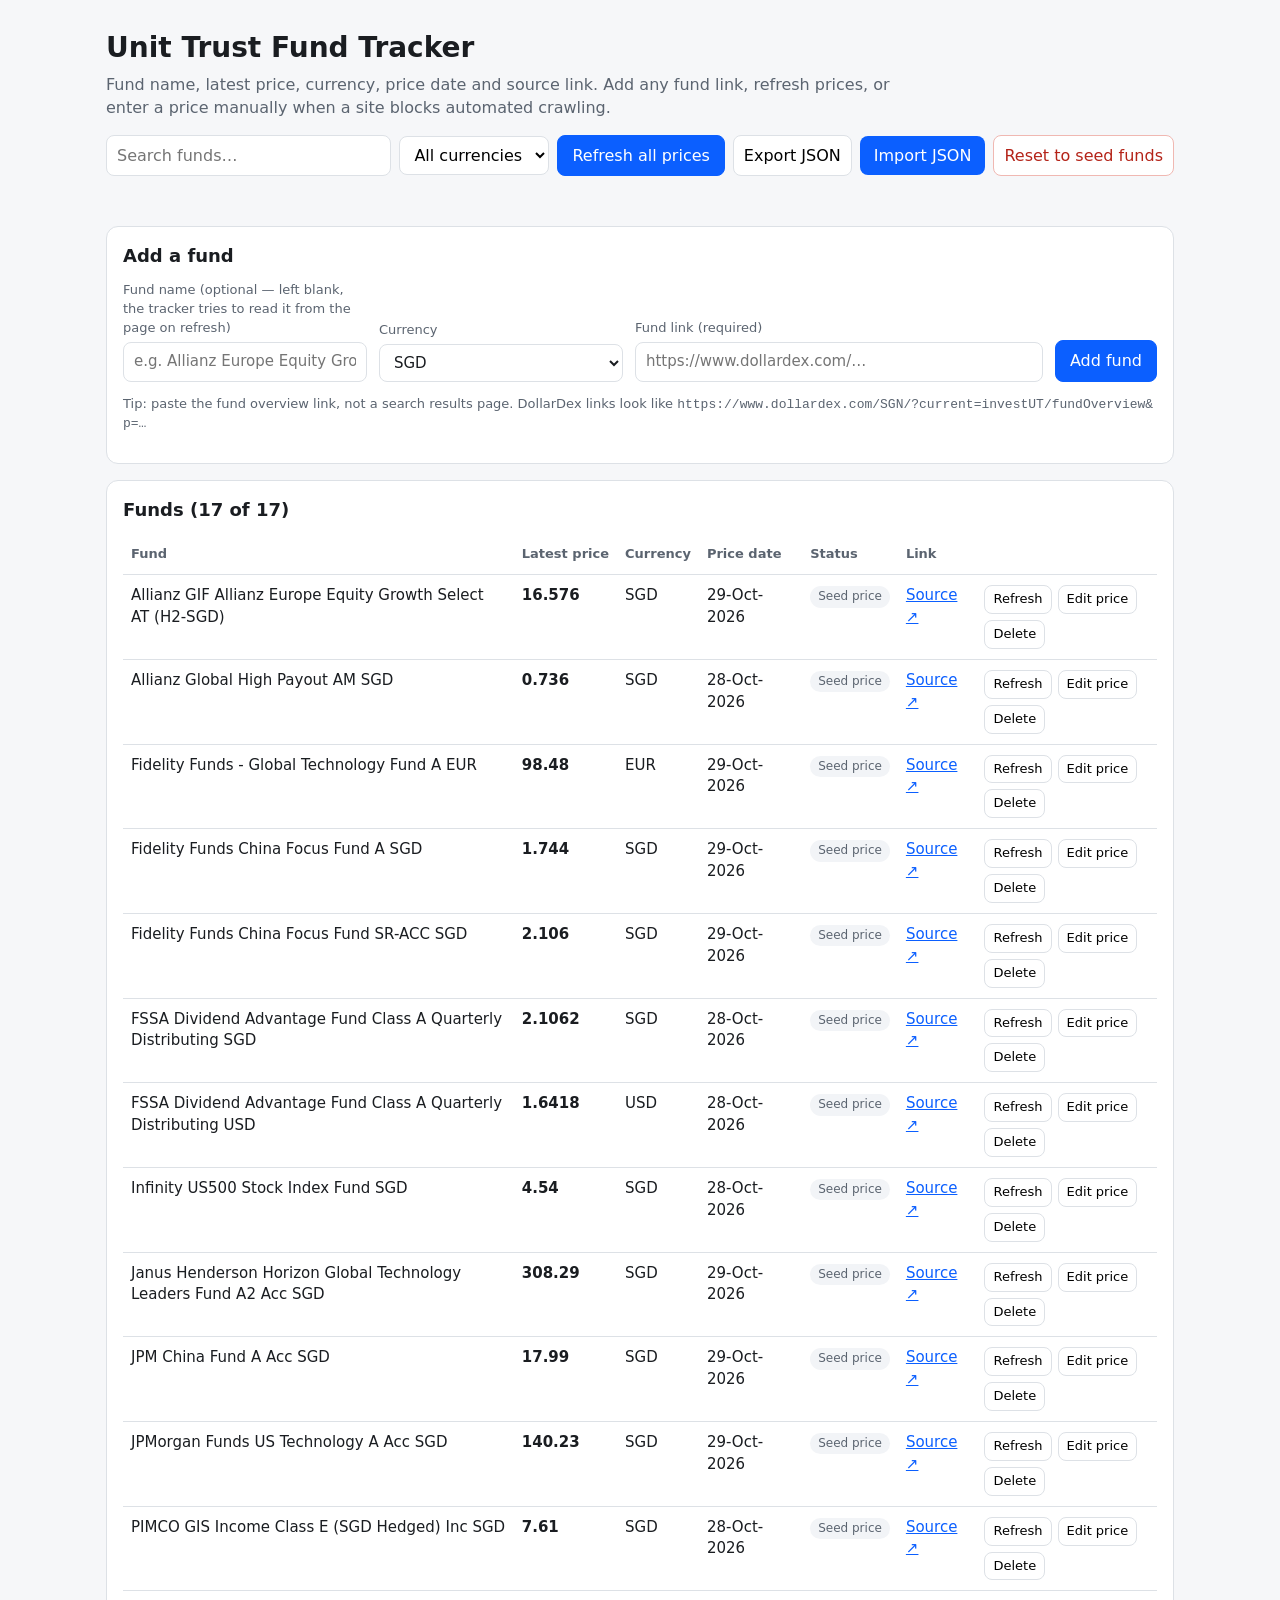
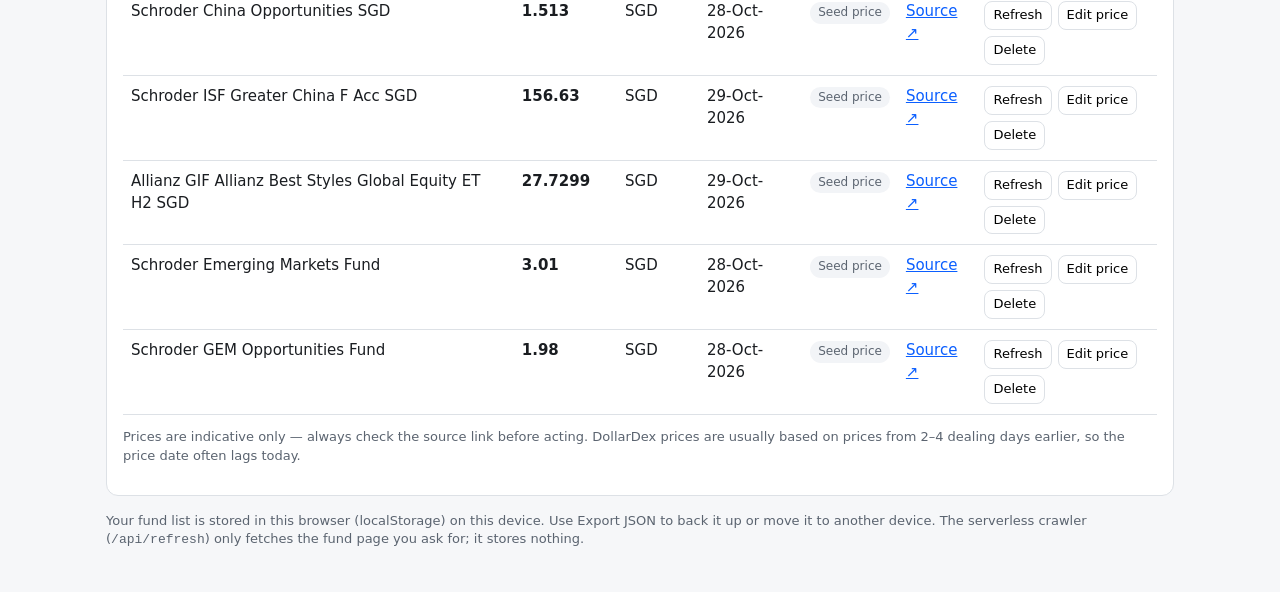
==== index.html @ a657b01f "Add files via upload" ====
<!DOCTYPE html>
<html lang="en">
<head>
<meta charset="UTF-8">
<meta name="viewport" content="width=device-width, initial-scale=1.0">
<title>Unit Trust Fund Tracker</title>
<link rel="stylesheet" href="styles.css">
</head>
<body>
<header>
  <h1>Unit Trust Fund Tracker</h1>
  <p class="subtitle">Fund name, latest price, currency, price date and source link. Add any fund link, refresh prices, or enter a price manually when a site blocks automated crawling.</p>
  <div class="toolbar">
    <input id="search" type="search" placeholder="Search funds…" aria-label="Search funds">
    <select id="currencyFilter" aria-label="Filter by currency">
      <option value="">All currencies</option>
      <option>SGD</option><option>USD</option><option>EUR</option>
    </select>
    <button id="refreshAll" class="primary">Refresh all prices</button>
    <button id="exportBtn">Export JSON</button>
    <label class="import-label">Import JSON <input id="importFile" type="file" accept="application/json" hidden></label>
    <button id="resetBtn" class="danger-outline">Reset to seed funds</button>
  </div>
  <p id="status" class="status" role="status"></p>
</header>

<main>
  <section class="card">
    <h2>Add a fund</h2>
    <form id="addForm">
      <label>Fund name (optional — left blank, the tracker tries to read it from the page on refresh)
        <input id="newName" type="text" placeholder="e.g. Allianz Europe Equity Growth Select AT (H2-SGD)">
      </label>
      <label>Currency
        <select id="newCurrency"><option>SGD</option><option>USD</option><option>EUR</option><option>GBP</option><option>AUD</option><option>HKD</option></select>
      </label>
      <label class="wide">Fund link (required)
        <input id="newUrl" type="url" required placeholder="https://www.dollardex.com/…">
      </label>
      <button type="submit" class="primary">Add fund</button>
    </form>
    <p class="hint">Tip: paste the fund overview link, not a search results page. DollarDex links look like <code>https://www.dollardex.com/SGN/?current=investUT/fundOverview&amp;p=…</code></p>
  </section>

  <section class="card">
    <h2>Funds <span id="count"></span></h2>
    <div class="table-wrap">
      <table>
        <thead>
          <tr><th>Fund</th><th>Latest price</th><th>Currency</th><th>Price date</th><th>Status</th><th>Link</th><th></th></tr>
        </thead>
        <tbody id="fundRows"></tbody>
      </table>
    </div>
    <p class="hint">Prices are indicative only — always check the source link before acting. DollarDex prices are usually based on prices from 2–4 dealing days earlier, so the price date often lags today.</p>
  </section>
</main>

<footer>
  <p>Your fund list is stored in this browser (localStorage) on this device. Use Export JSON to back it up or move it to another device. The serverless crawler (<code>/api/refresh</code>) only fetches the fund page you ask for; it stores nothing.</p>
</footer>

<script src="app.js"></script>
</body>
</html>
---- styles.css ----
:root { --bg:#f6f7f9; --card:#fff; --text:#1a1d21; --muted:#5b6470; --line:#dde1e6; --blue:#0b5fff; --green:#067647; --amber:#b54708; --red:#b42318; }
* { box-sizing: border-box; }
body { margin:0; font-family: system-ui, -apple-system, Segoe UI, Roboto, sans-serif; background:var(--bg); color:var(--text); line-height:1.45; }
header, main, footer { max-width: 1100px; margin: 0 auto; padding: 0 16px; }
header { padding-top: 28px; }
h1 { margin: 0 0 4px; font-size: 28px; }
h2 { margin: 0 0 12px; font-size: 18px; }
.subtitle { color: var(--muted); margin: 0 0 16px; max-width: 820px; }
.toolbar { display:flex; flex-wrap:wrap; gap:8px; align-items:center; }
input, select, button { font: inherit; padding: 8px 10px; border:1px solid var(--line); border-radius:8px; background:#fff; }
button { cursor:pointer; }
button.primary, .import-label { background:var(--blue); color:#fff; border-color:var(--blue); padding:8px 14px; border-radius:8px; cursor:pointer; }
button.danger-outline { color:var(--red); border-color:#f0b8b2; background:#fff; }
button.small { padding:4px 8px; font-size:13px; }
button:disabled { opacity:.55; cursor:wait; }
#search { flex: 1 1 220px; }
.status { min-height: 20px; color: var(--muted); font-size:14px; }
.card { background:var(--card); border:1px solid var(--line); border-radius:12px; padding:16px; margin:16px 0; }
#addForm { display:flex; flex-wrap:wrap; gap:12px; align-items:end; }
#addForm label { display:flex; flex-direction:column; gap:4px; font-size:13px; color:var(--muted); flex:1 1 220px; }
#addForm label.wide { flex: 2 1 360px; }
#addForm input, #addForm select { color:var(--text); font-size:15px; }
.hint { color:var(--muted); font-size:13px; }
.hint code { word-break: break-all; }
.table-wrap { overflow-x:auto; }
table { width:100%; border-collapse:collapse; font-size:15px; }
th, td { text-align:left; padding:10px 8px; border-bottom:1px solid var(--line); vertical-align:top; }
th { font-size:13px; color:var(--muted); white-space:nowrap; }
td.price { font-variant-numeric: tabular-nums; white-space:nowrap; font-weight:600; }
td a { color:var(--blue); }
.badge { display:inline-block; padding:2px 8px; border-radius:999px; font-size:12px; white-space:nowrap; }
.badge.ok { background:#ecfdf3; color:var(--green); }
.badge.blocked { background:#fffaeb; color:var(--amber); }
.badge.failed { background:#fef3f2; color:var(--red); }
.badge.manual { background:#eef4ff; color:#175cd3; }
.badge.seed { background:#f2f4f7; color:var(--muted); }
.row-actions { display:flex; gap:6px; flex-wrap:wrap; }
footer { padding-bottom: 32px; color:var(--muted); font-size:13px; }
@media (max-width: 640px) { th:nth-child(5), td:nth-child(5) { display:none; } }
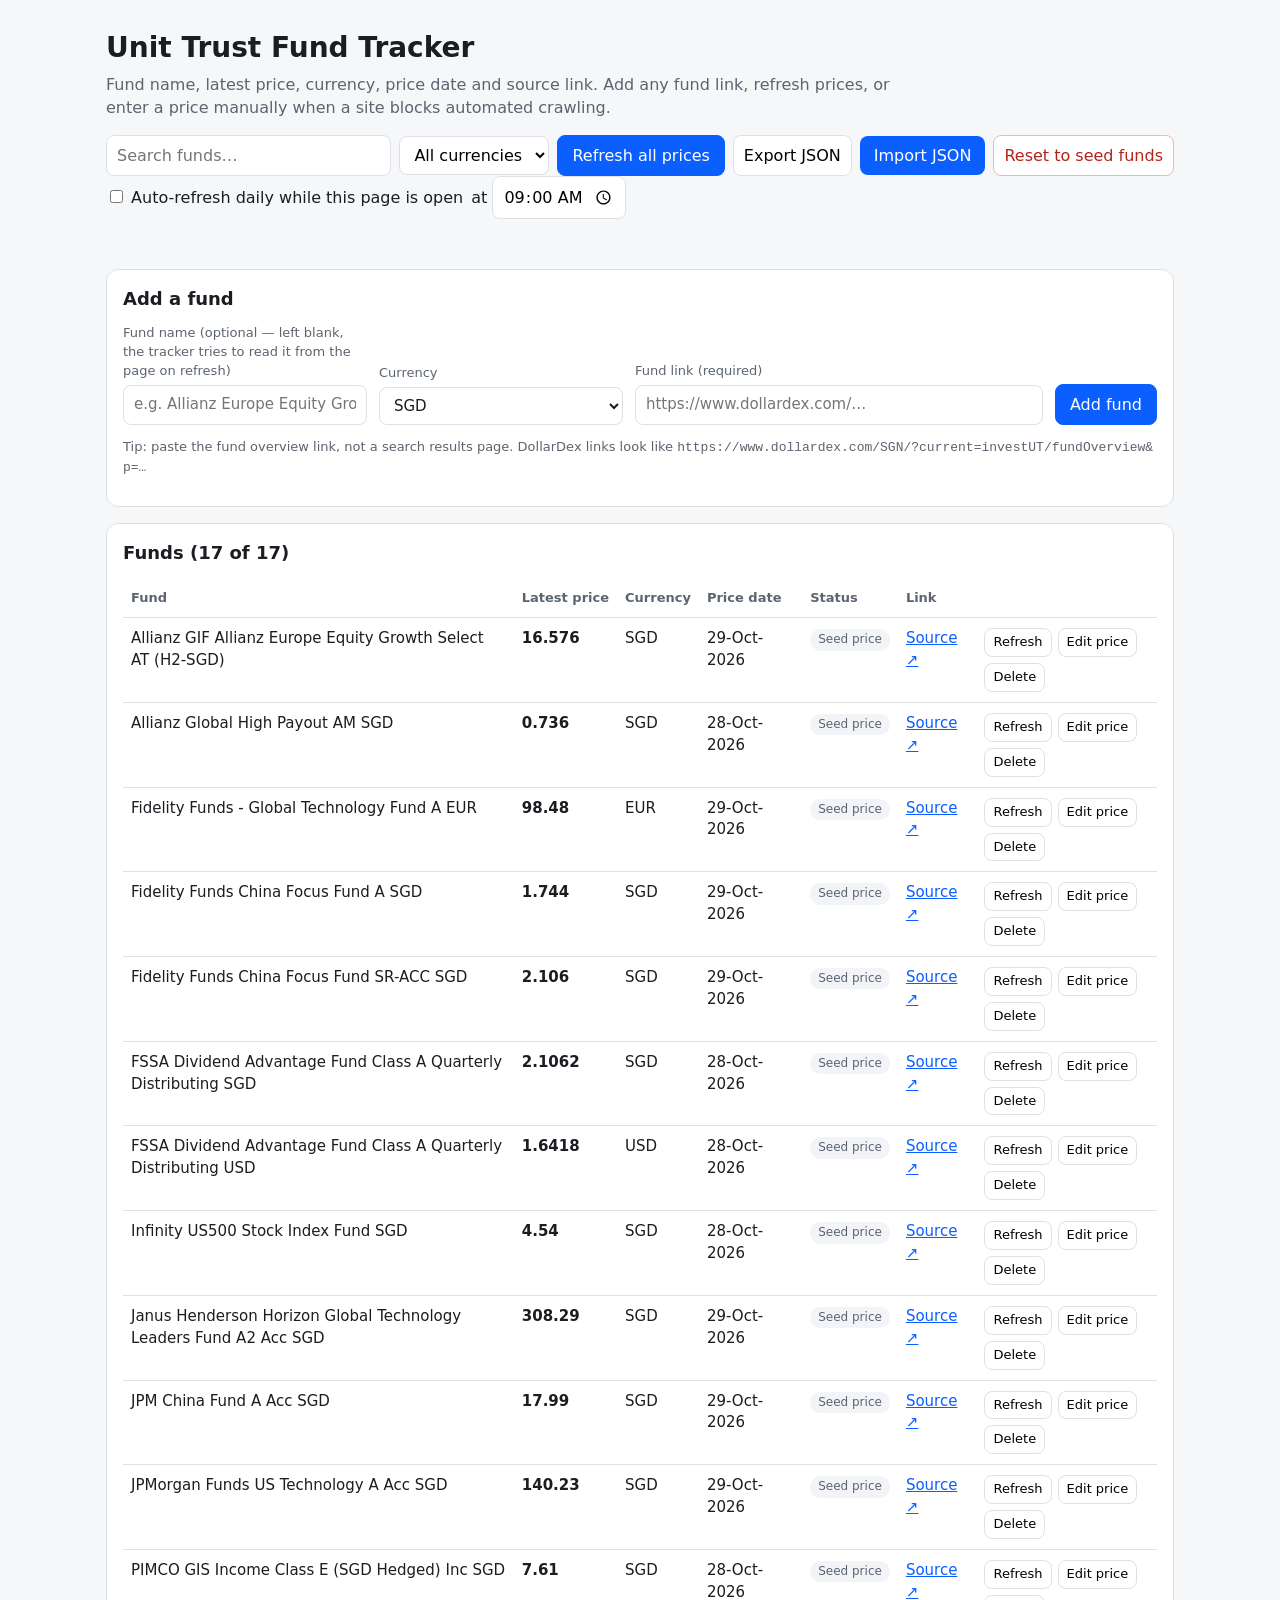
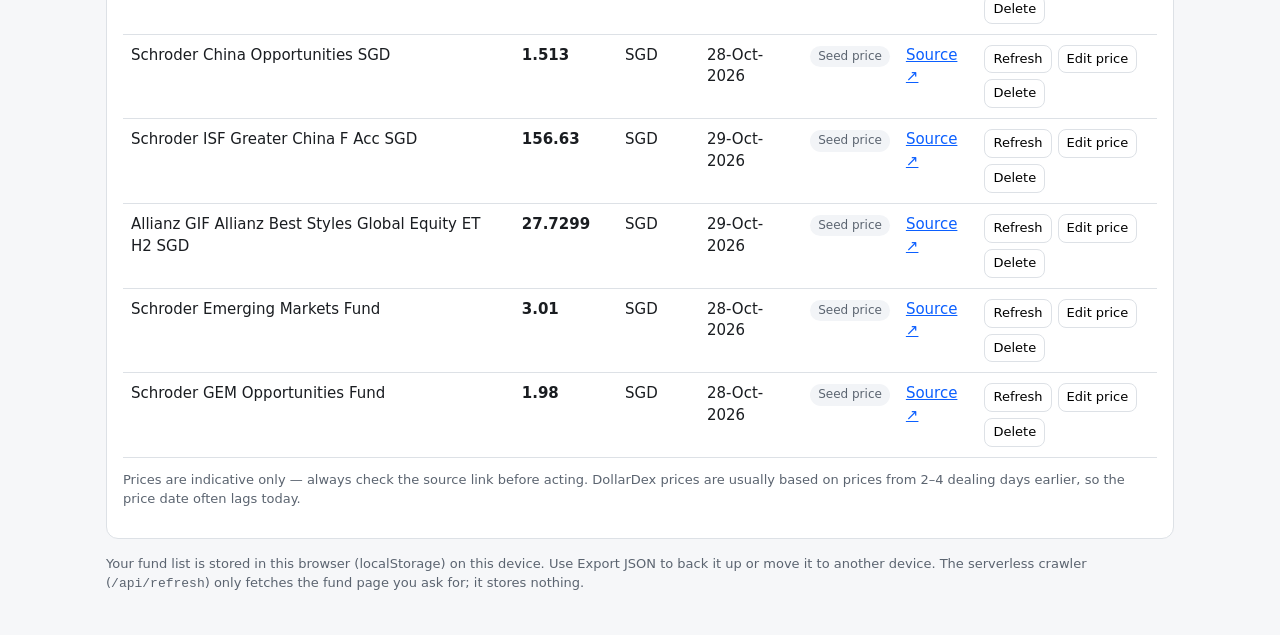
==== commit 29f09b19: "Daily auto-refresh: replace interval refresh with once-a-day at a chosen time" ====
--- a/index.html
+++ b/index.html
@@ -20,6 +20,13 @@
     <button id="exportBtn">Export JSON</button>
     <label class="import-label">Import JSON <input id="importFile" type="file" accept="application/json" hidden></label>
     <button id="resetBtn" class="danger-outline">Reset to seed funds</button>
+  </div>
+  <div class="toolbar auto-refresh">
+    <label><input id="autoRefresh" type="checkbox"> Auto-refresh daily while this page is open</label>
+    <label>at
+      <input id="autoTime" type="time" value="09:00" aria-label="Daily auto-refresh time">
+    </label>
+    <span id="autoNext" class="hint"></span>
   </div>
   <p id="status" class="status" role="status"></p>
 </header>
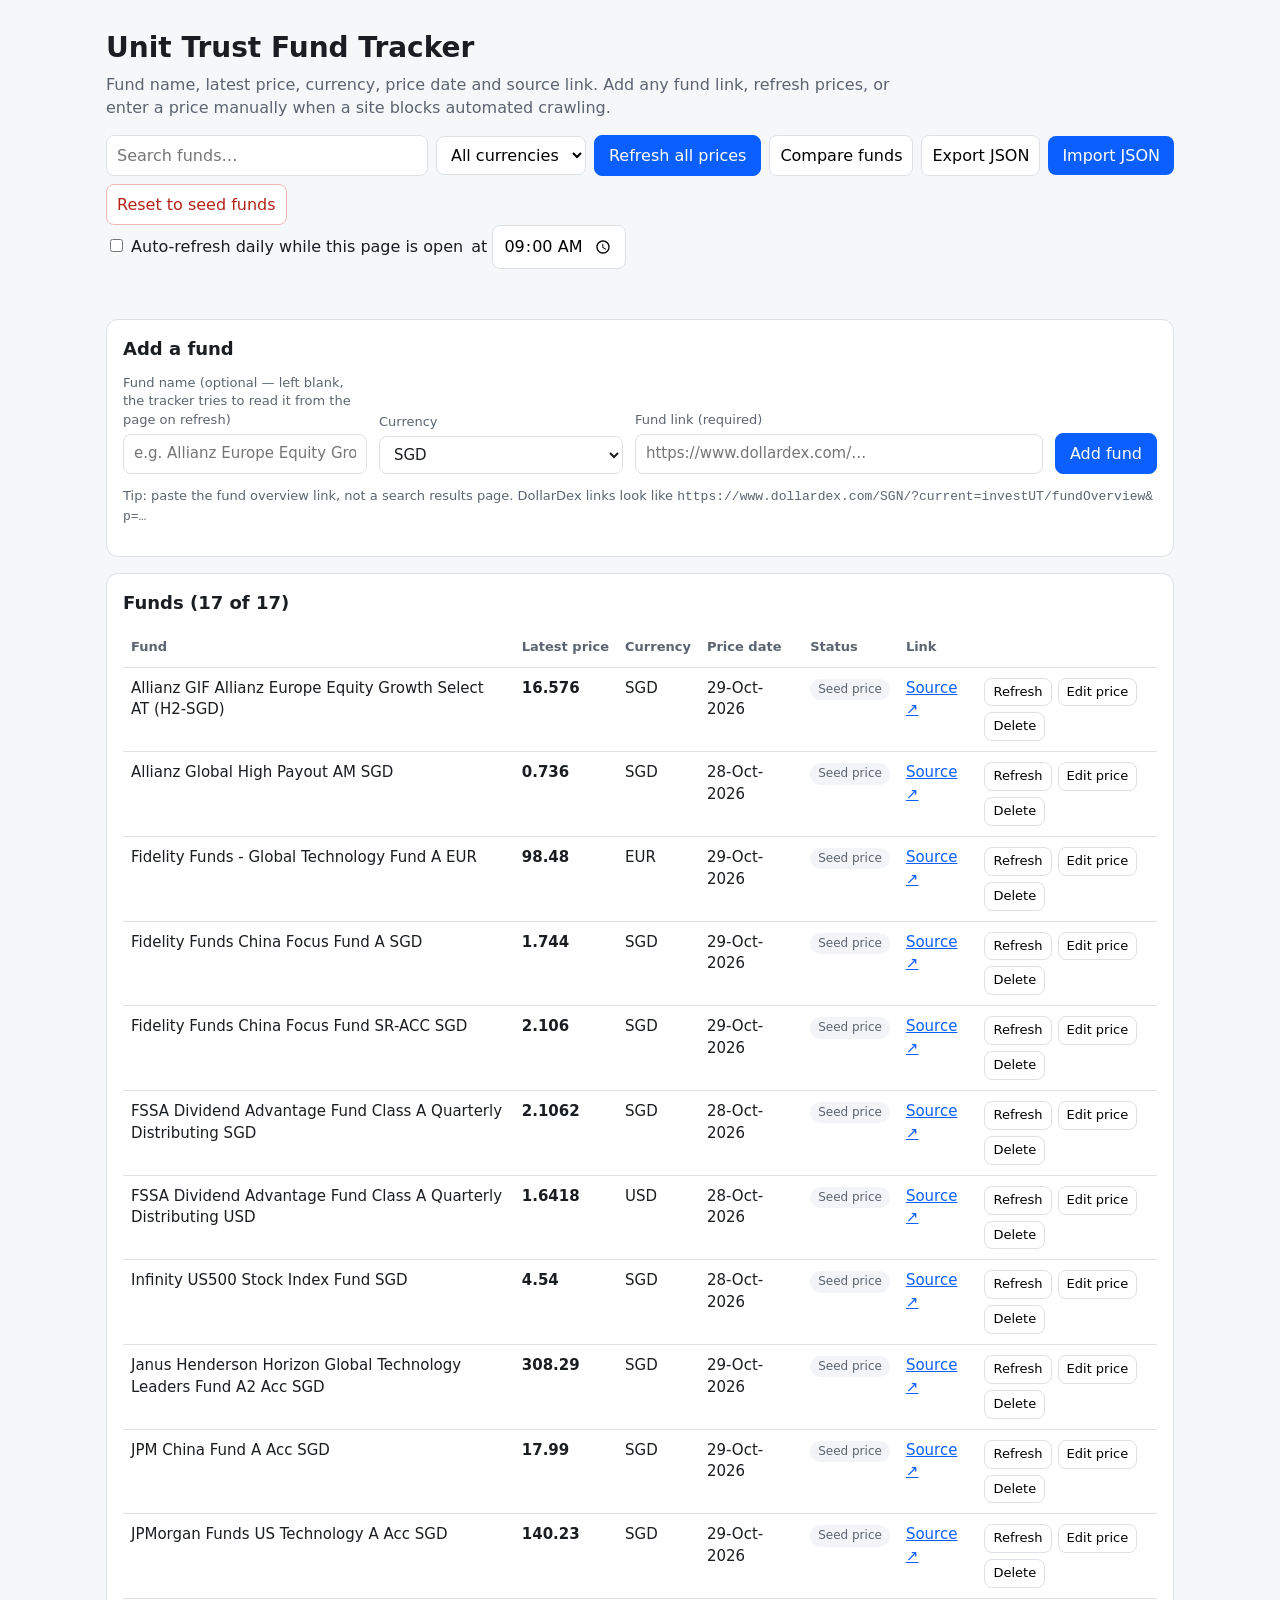
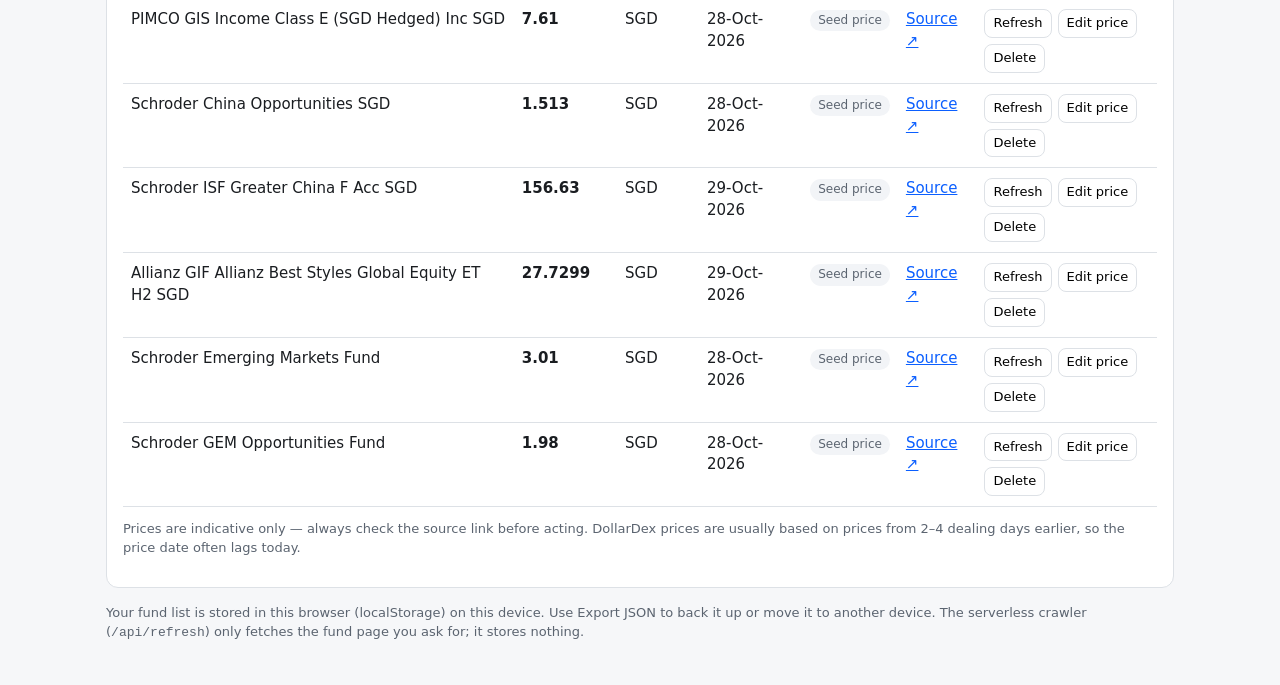
==== commit ce36b367: "Link the fund comparison page from the main tracker" ====
--- a/index.html
+++ b/index.html
@@ -17,6 +17,7 @@
       <option>SGD</option><option>USD</option><option>EUR</option>
     </select>
     <button id="refreshAll" class="primary">Refresh all prices</button>
+    <button type="button" onclick="location.href='compare.html'">Compare funds</button>
     <button id="exportBtn">Export JSON</button>
     <label class="import-label">Import JSON <input id="importFile" type="file" accept="application/json" hidden></label>
     <button id="resetBtn" class="danger-outline">Reset to seed funds</button>
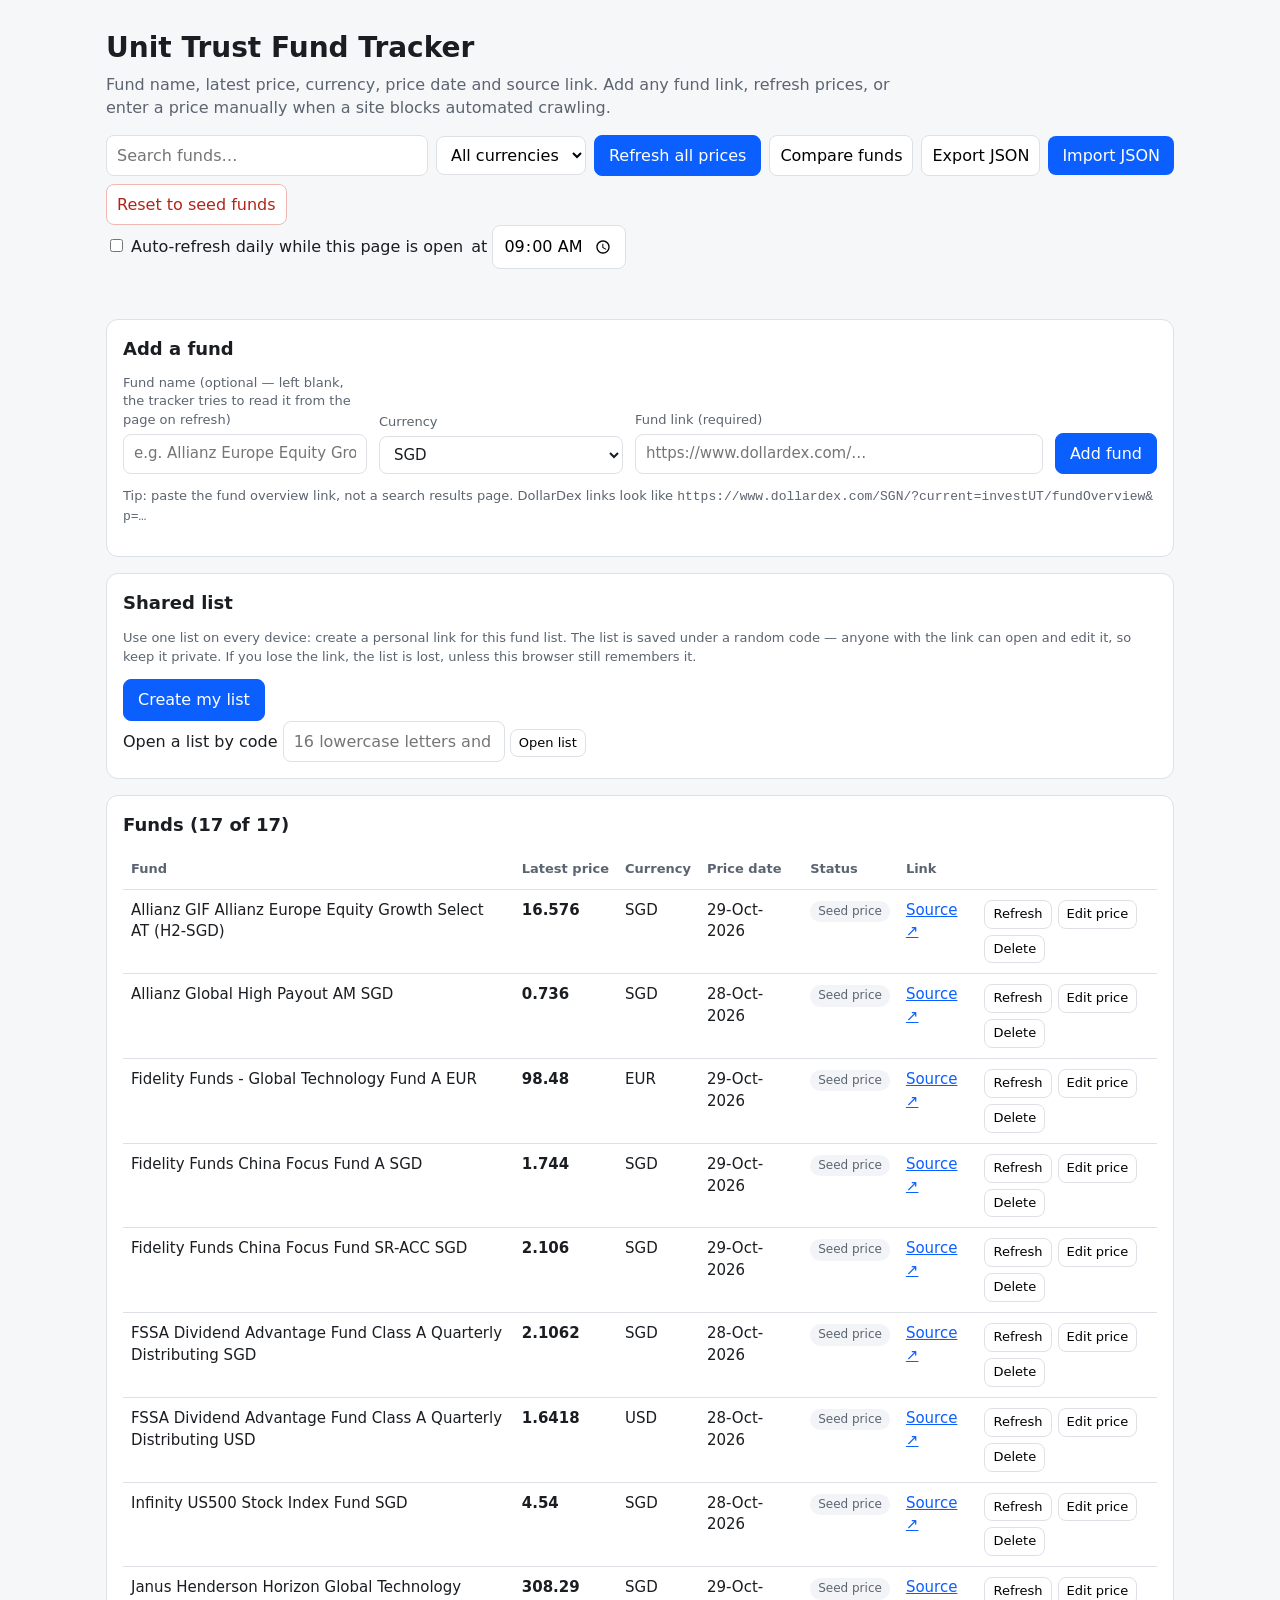
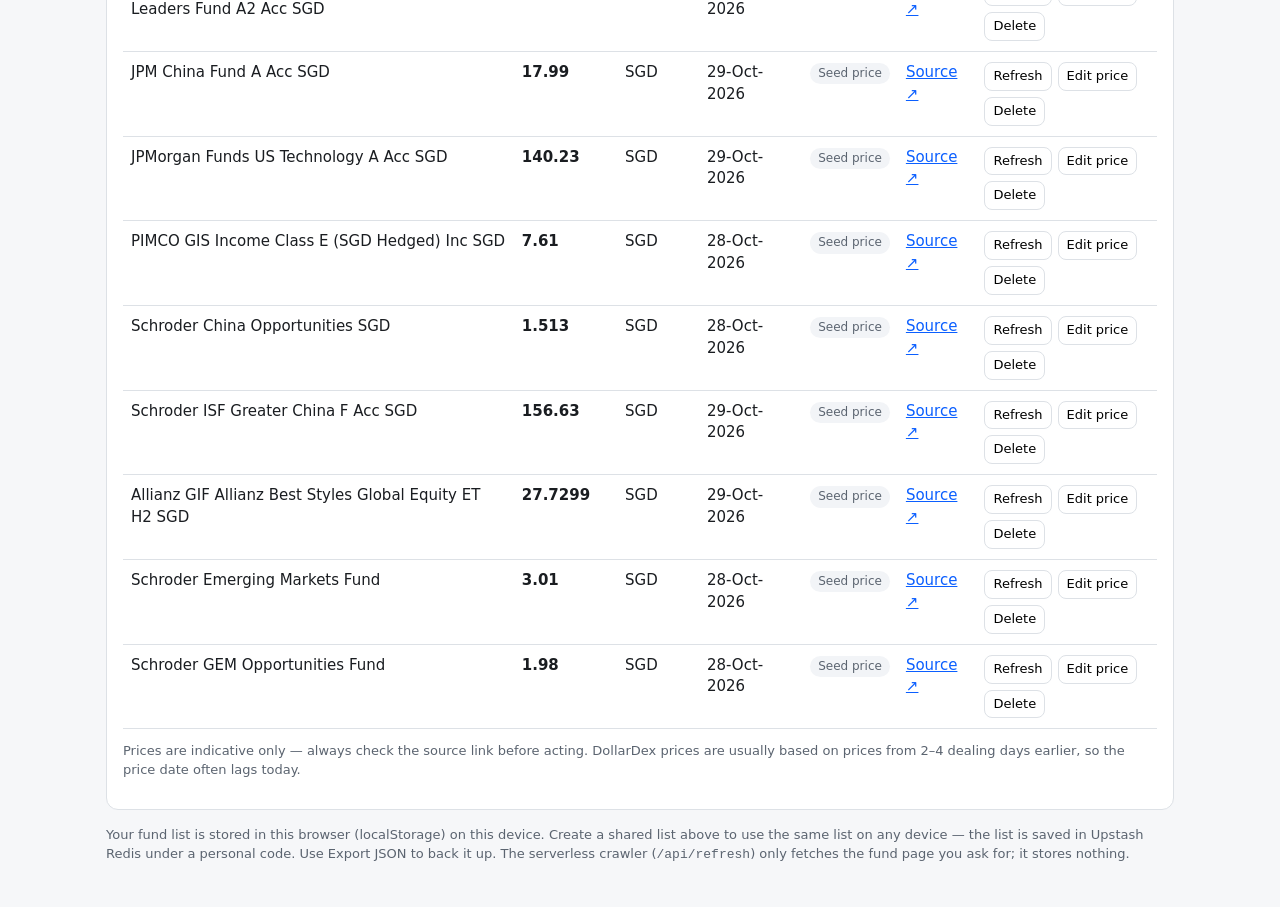
==== commit 71d2bdcc: "Shared fund lists in Upstash Redis — per-user code, personal link, write-through save" ====
--- a/index.html
+++ b/index.html
@@ -51,6 +51,27 @@
   </section>
 
   <section class="card">
+    <h2>Shared list</h2>
+    <p class="hint">Use one list on every device: create a personal link for this fund list. The list is saved under a random code — anyone with the link can open and edit it, so keep it private. If you lose the link, the list is lost, unless this browser still remembers it.</p>
+    <div id="noListArea">
+      <button id="createListBtn" class="primary">Create my list</button>
+    </div>
+    <div id="myListArea" hidden>
+      <p>Your list code: <code id="listCodeText"></code></p>
+      <p class="share-link">Personal link: <a id="listLink" href="#"></a>
+        <button id="copyLinkBtn" class="small">Copy link</button>
+      </p>
+      <button id="localOnlyBtn" class="small danger-outline">Use this browser only</button>
+    </div>
+    <form id="openListForm">
+      <label>Open a list by code
+        <input id="openCode" type="text" inputmode="latin" maxlength="16" placeholder="16 lowercase letters and digits">
+      </label>
+      <button type="submit" class="small">Open list</button>
+    </form>
+  </section>
+
+  <section class="card">
     <h2>Funds <span id="count"></span></h2>
     <div class="table-wrap">
       <table>
@@ -65,7 +86,7 @@
 </main>
 
 <footer>
-  <p>Your fund list is stored in this browser (localStorage) on this device. Use Export JSON to back it up or move it to another device. The serverless crawler (<code>/api/refresh</code>) only fetches the fund page you ask for; it stores nothing.</p>
+  <p>Your fund list is stored in this browser (localStorage) on this device. Create a shared list above to use the same list on any device — the list is saved in Upstash Redis under a personal code. Use Export JSON to back it up. The serverless crawler (<code>/api/refresh</code>) only fetches the fund page you ask for; it stores nothing.</p>
 </footer>
 
 <script src="app.js"></script>
--- a/styles.css
+++ b/styles.css
@@ -36,4 +36,11 @@
 .badge.seed { background:#f2f4f7; color:var(--muted); }
 .row-actions { display:flex; gap:6px; flex-wrap:wrap; }
 footer { padding-bottom: 32px; color:var(--muted); font-size:13px; }
+.fund-list { display:flex; flex-wrap:wrap; gap:8px; margin-top:12px; }
+.fund-chip { display:inline-flex; align-items:center; gap:8px; background:#f2f4f7; border:1px solid var(--line); border-radius:999px; padding:6px 6px 6px 12px; font-size:14px; }
+.chip-dot { display:inline-block; width:10px; height:10px; border-radius:50%; flex:none; }
+.period-btn.active { background:var(--blue); color:#fff; border-color:var(--blue); }
+.chart-wrap { position:relative; margin:12px 0; }
+.chart-wrap canvas { width:100%; height:420px; display:block; }
+.chart-tip { position:absolute; background:#fff; border:1px solid var(--line); border-radius:8px; padding:8px 10px; font-size:13px; line-height:1.6; box-shadow:0 2px 8px rgba(0,0,0,.12); pointer-events:none; max-width:320px; z-index:2; }
 @media (max-width: 640px) { th:nth-child(5), td:nth-child(5) { display:none; } }
